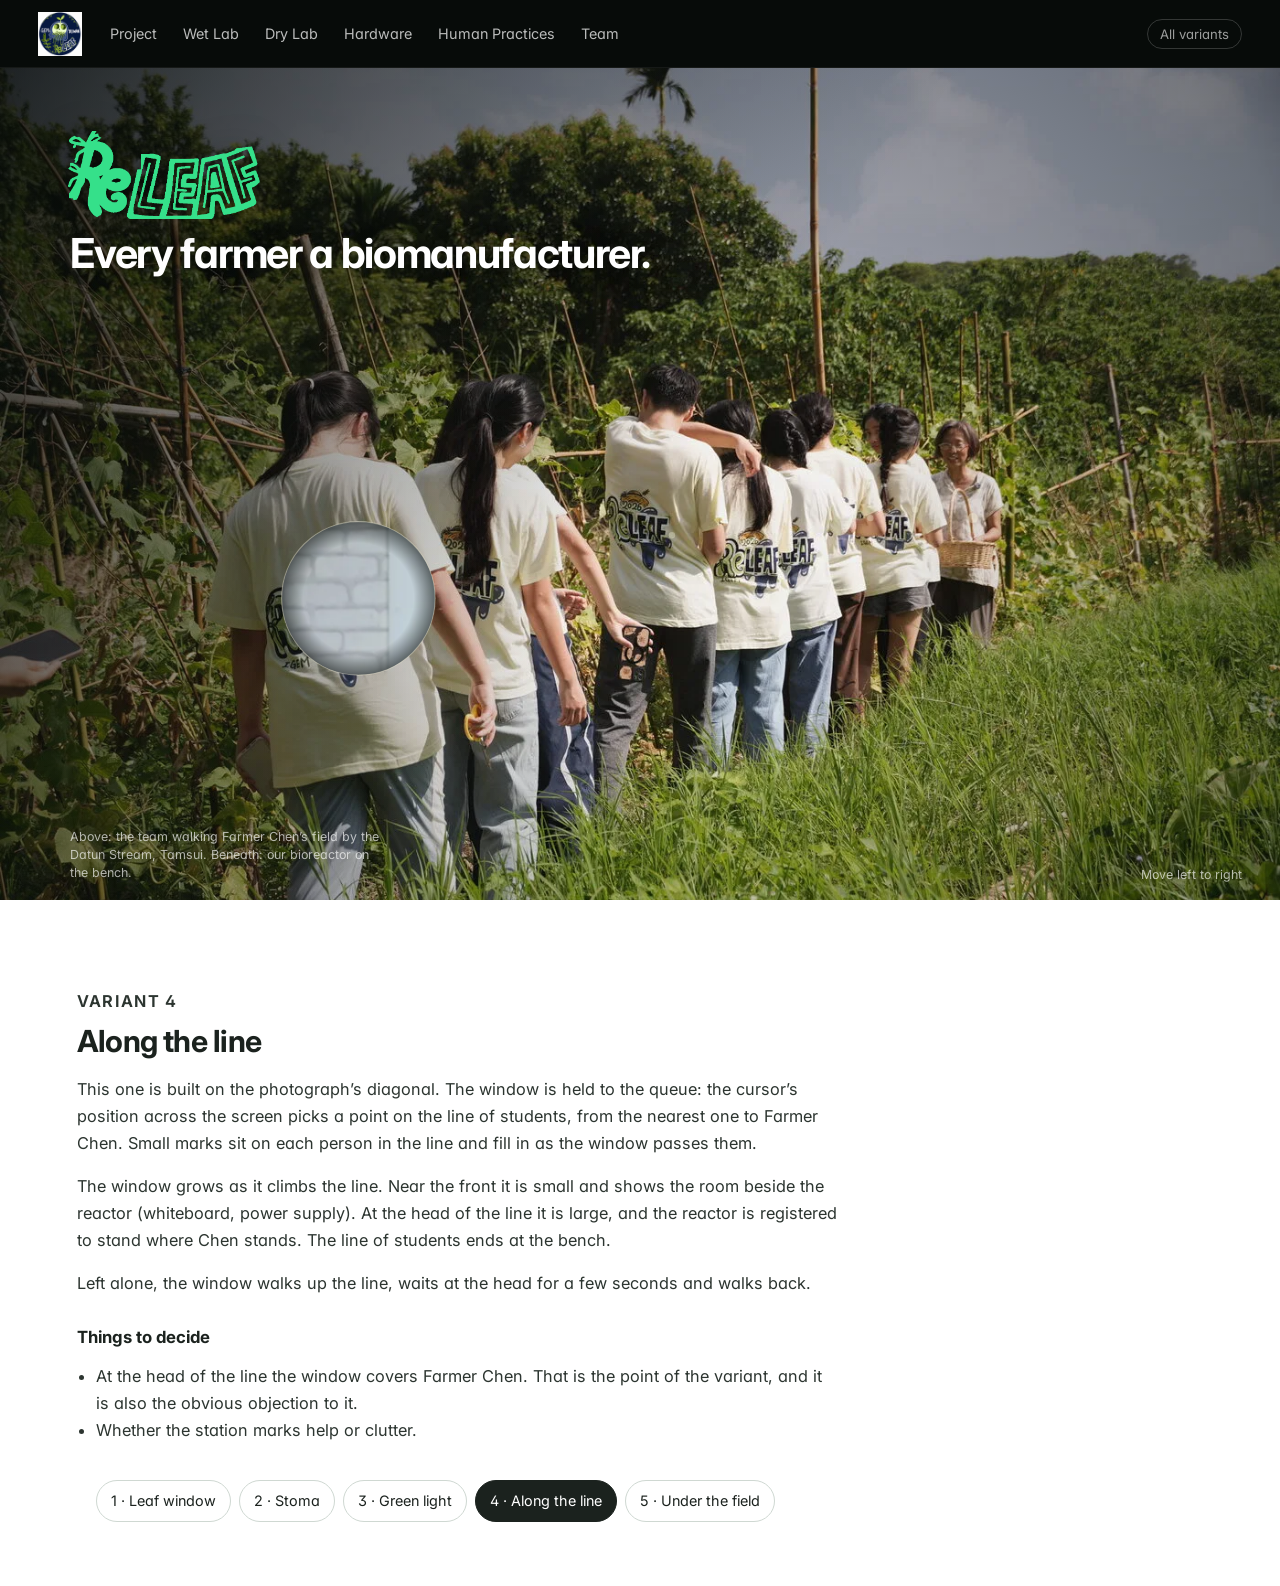
==== along-the-line/index.html @ 2cd2e0a5 "Five first-visual studies: farm on top, bench underneath Leaf window, stoma, green light, along the " ====
<!DOCTYPE html>
<html lang="en">
<head>
  <meta charset="utf-8" />
  <meta name="viewport" content="width=device-width, initial-scale=1" />
  <title>Along the line &middot; ReLeaf first visual</title>
  <meta name="description" content="ReLeaf homepage first-visual study: Along the line." />
  <link rel="icon" href="../assets/img/logo.png" />
  <link rel="preload" as="image" href="../assets/img/farm-2400.webp" />
  <link rel="stylesheet" href="../assets/css/hero.css" />
</head>
<body class="v-along-the-line">

  <div class="navstrip">
    <img class="navstrip__logo" src="../assets/img/logo.png" alt="ReLeaf" />
    <div class="navstrip__tabs" aria-hidden="true"><span>Project</span><span>Wet Lab</span><span>Dry Lab</span><span>Hardware</span><span>Human Practices</span><span>Team</span></div>
    <a class="navstrip__back" href="../">All variants</a>
  </div>

  <header class="hero" role="img" aria-label="The ReLeaf team walks in single file along a bean trellis toward Farmer Chen, who waits with a basket at the head of the line. A window in the photograph shows, beneath the field, the team's bioreactor on a lab bench.">
    <canvas></canvas>
    <div class="hero__text">
      <img class="hero__mark" src="../assets/img/wordmark.png" alt="ReLeaf" width="667" height="306" />
      <h1 class="hero__claim">Every farmer a biomanufacturer.</h1>
    </div>
    <p class="hero__caption">Above: the team walking Farmer Chen&rsquo;s field by the Datun Stream, Tamsui. Beneath: our bioreactor on the bench.</p>
    <p class="hero__hint" aria-hidden="true"><span class="mouse">Move left to right</span><span class="touch">Drag left to right</span></p>
  </header>

  <section class="notes">
    <div class="notes__inner">
      <p class="notes__kicker">Variant 4</p>
      <h2>Along the line</h2>

<p>This one is built on the photograph&rsquo;s diagonal. The window is held to the
queue: the cursor&rsquo;s position across the screen picks a point on the line of
students, from the nearest one to Farmer Chen. Small marks sit on each person in
the line and fill in as the window passes them.</p>
<p>The window grows as it climbs the line. Near the front it is small and shows the
room beside the reactor (whiteboard, power supply). At the head of the line it is
large, and the reactor is registered to stand where Chen stands. The line of
students ends at the bench.</p>
<p>Left alone, the window walks up the line, waits at the head for a few seconds
and walks back.</p>
<h3>Things to decide</h3>
<ul>
<li>At the head of the line the window covers Farmer Chen. That is the point of
the variant, and it is also the obvious objection to it.</li>
<li>Whether the station marks help or clutter.</li>
</ul>
      <ul class="switcher">
      <li><a href="../leaf-window/">1 &middot; Leaf window</a></li>
      <li><a href="../stoma/">2 &middot; Stoma</a></li>
      <li><a href="../green-light/">3 &middot; Green light</a></li>
      <li><a href="../along-the-line/" aria-current="page">4 &middot; Along the line</a></li>
      <li><a href="../under-the-field/">5 &middot; Under the field</a></li>
      </ul>
    </div>
  </section>

  <script src="../assets/js/lens-core.js"></script>
  <script src="../assets/js/v-along-the-line.js"></script>
</body>
</html>
---- assets/css/hero.css ----
/* =============================================================================
   hero.css: shared by every variant.
   The strip at the top stands in for the wiki's site nav (68px, ink) so that
   the hero below it is exactly the first window a reader gets.
   ========================================================================== */

@font-face {
  font-family: "Inter";
  font-style: normal;
  font-weight: 100 900;
  font-display: swap;
  src: url("../fonts/inter-variable.woff2") format("woff2");
}

:root {
  --ink: #070b09;
  --ink-2: #111814;
  --cream: #f3eed2;          /* the team shirts */
  --leaf-700: #23684a;
  --leaf-500: #4f9c6f;
  --leaf-200: #cfe4d8;
  --led: #6fe39a;            /* the bench's LED strip */
  --nav-h: 68px;
  --font: "Inter", -apple-system, BlinkMacSystemFont, "Segoe UI", Roboto, "Helvetica Neue", Arial, sans-serif;
}

* { box-sizing: border-box; }
html { -webkit-text-size-adjust: 100%; }
body {
  margin: 0;
  background: var(--ink);
  color: #fff;
  font-family: var(--font);
  font-feature-settings: "ss01", "cv11";
}

/* ---- stand-in nav ---------------------------------------------------------- */
.navstrip {
  position: sticky; top: 0; z-index: 50;
  height: var(--nav-h);
  display: flex; align-items: center; gap: 28px;
  padding: 0 clamp(16px, 3vw, 40px);
  background: var(--ink);
  border-bottom: 1px solid rgba(255,255,255,.06);
}
.navstrip__logo { width: 44px; height: 44px; display: block; }
.navstrip__tabs { display: flex; gap: 26px; font-size: .9rem; color: rgba(255,255,255,.72); }
.navstrip__tabs span { white-space: nowrap; }
.navstrip__back {
  margin-left: auto; font-size: .82rem; color: rgba(255,255,255,.6);
  text-decoration: none; border: 1px solid rgba(255,255,255,.18);
  padding: 6px 12px; border-radius: 999px; white-space: nowrap;
}
.navstrip__back:hover { color: #fff; border-color: rgba(255,255,255,.4); }
@media (max-width: 860px) { .navstrip__tabs { display: none; } }

/* ---- the hero ---------------------------------------------------------------- */
.hero {
  position: relative;
  height: calc(100svh - var(--nav-h));
  min-height: 480px;
  overflow: hidden;
  background: var(--ink);
  touch-action: pan-y;
  cursor: none;
}
.hero canvas {
  position: absolute; inset: 0; width: 100%; height: 100%; display: block;
  opacity: 0; transition: opacity .9s ease;
}
.hero.is-ready canvas { opacity: 1; }
@media (hover: none) { .hero { cursor: auto; } }

.hero__text {
  position: absolute; z-index: 2;
  left: clamp(20px, 5.5vw, 88px);
  top: clamp(24px, 7vh, 72px);
  pointer-events: none; user-select: none;
  max-width: min(640px, 80vw);
}
.hero__mark {
  display: block;
  width: clamp(150px, 15vw, 250px); height: auto;
  margin: 0 0 clamp(8px, 1.4vh, 16px) -2px;
  filter: drop-shadow(0 2px 18px rgba(0,0,0,.35));
}
.hero__claim {
  margin: 0;
  font-size: clamp(1.55rem, .9rem + 2.1vw, 3.1rem);
  font-weight: 700;
  line-height: 1.02;
  letter-spacing: -.032em;
  text-shadow: 0 2px 24px rgba(0,0,0,.45);
}

.hero__caption {
  position: absolute; z-index: 2;
  left: clamp(20px, 5.5vw, 88px); bottom: 18px;
  margin: 0; max-width: 40ch;
  font-size: .78rem; line-height: 1.45; color: rgba(255,255,255,.66);
  pointer-events: none;
}
.hero__hint {
  position: absolute; z-index: 2;
  right: clamp(20px, 3vw, 40px); bottom: 18px;
  margin: 0; font-size: .78rem; color: rgba(255,255,255,.66);
  pointer-events: none;
  transition: opacity .6s ease;
}
.hero__hint.is-gone { opacity: 0; }
.hero__hint .touch { display: none; }
@media (hover: none) { .hero__hint .mouse { display: none; } .hero__hint .touch { display: inline; } }

.sr-only {
  position: absolute; width: 1px; height: 1px; padding: 0; margin: -1px;
  overflow: hidden; clip: rect(0 0 0 0); white-space: nowrap; border: 0;
}

/* ---- below the fold: notes on the variant, not part of the design ---------- */
.notes {
  background: #fff; color: #1b221e;
  padding: clamp(40px, 7vw, 88px) clamp(20px, 6vw, 96px) 64px;
}
.notes__inner { max-width: 760px; }
.notes__kicker { font-size: .78rem; letter-spacing: .08em; text-transform: uppercase; color: var(--leaf-700); font-weight: 650; margin: 0 0 10px; }
.notes h2 { font-size: 1.9rem; letter-spacing: -.025em; line-height: 1.1; margin: 0 0 18px; }
.notes h3 { font-size: 1.05rem; margin: 30px 0 8px; }
.notes p, .notes li { font-size: 1.02rem; line-height: 1.65; color: #2c3530; }
.notes ul { padding-left: 1.2em; }
.notes code { font-size: .9em; background: #f1f4f2; padding: 1px 5px; border-radius: 4px; }
.switcher {
  display: flex; flex-wrap: wrap; gap: 8px;
  margin: 36px 0 0; padding: 0; list-style: none;
}
.switcher a {
  display: inline-block; padding: 8px 14px; border-radius: 999px;
  border: 1px solid #cfd8d2; color: #1b221e; text-decoration: none; font-size: .9rem;
}
.switcher a:hover { border-color: var(--leaf-700); color: var(--leaf-700); }
.switcher a[aria-current] { background: #1b221e; color: #fff; border-color: #1b221e; }

/* ---- variant 2: the pale ground ------------------------------------------- */
.v-stoma .hero { background: #f6f4ea; }
.v-stoma .hero__claim { color: #0f1a14; text-shadow: none; }
.v-stoma .hero__mark { filter: none; }
.v-stoma .hero__caption, .v-stoma .hero__hint { color: rgba(15,26,20,.72); }

/* ---- variant 5: the resting band of bench runs along the bottom ----------- */
.v-under-the-field .hero__caption,
.v-under-the-field .hero__hint { bottom: calc(5.5% + 16px); }
@media (max-width: 520px) {
  .hero__caption { max-width: 58%; }
}
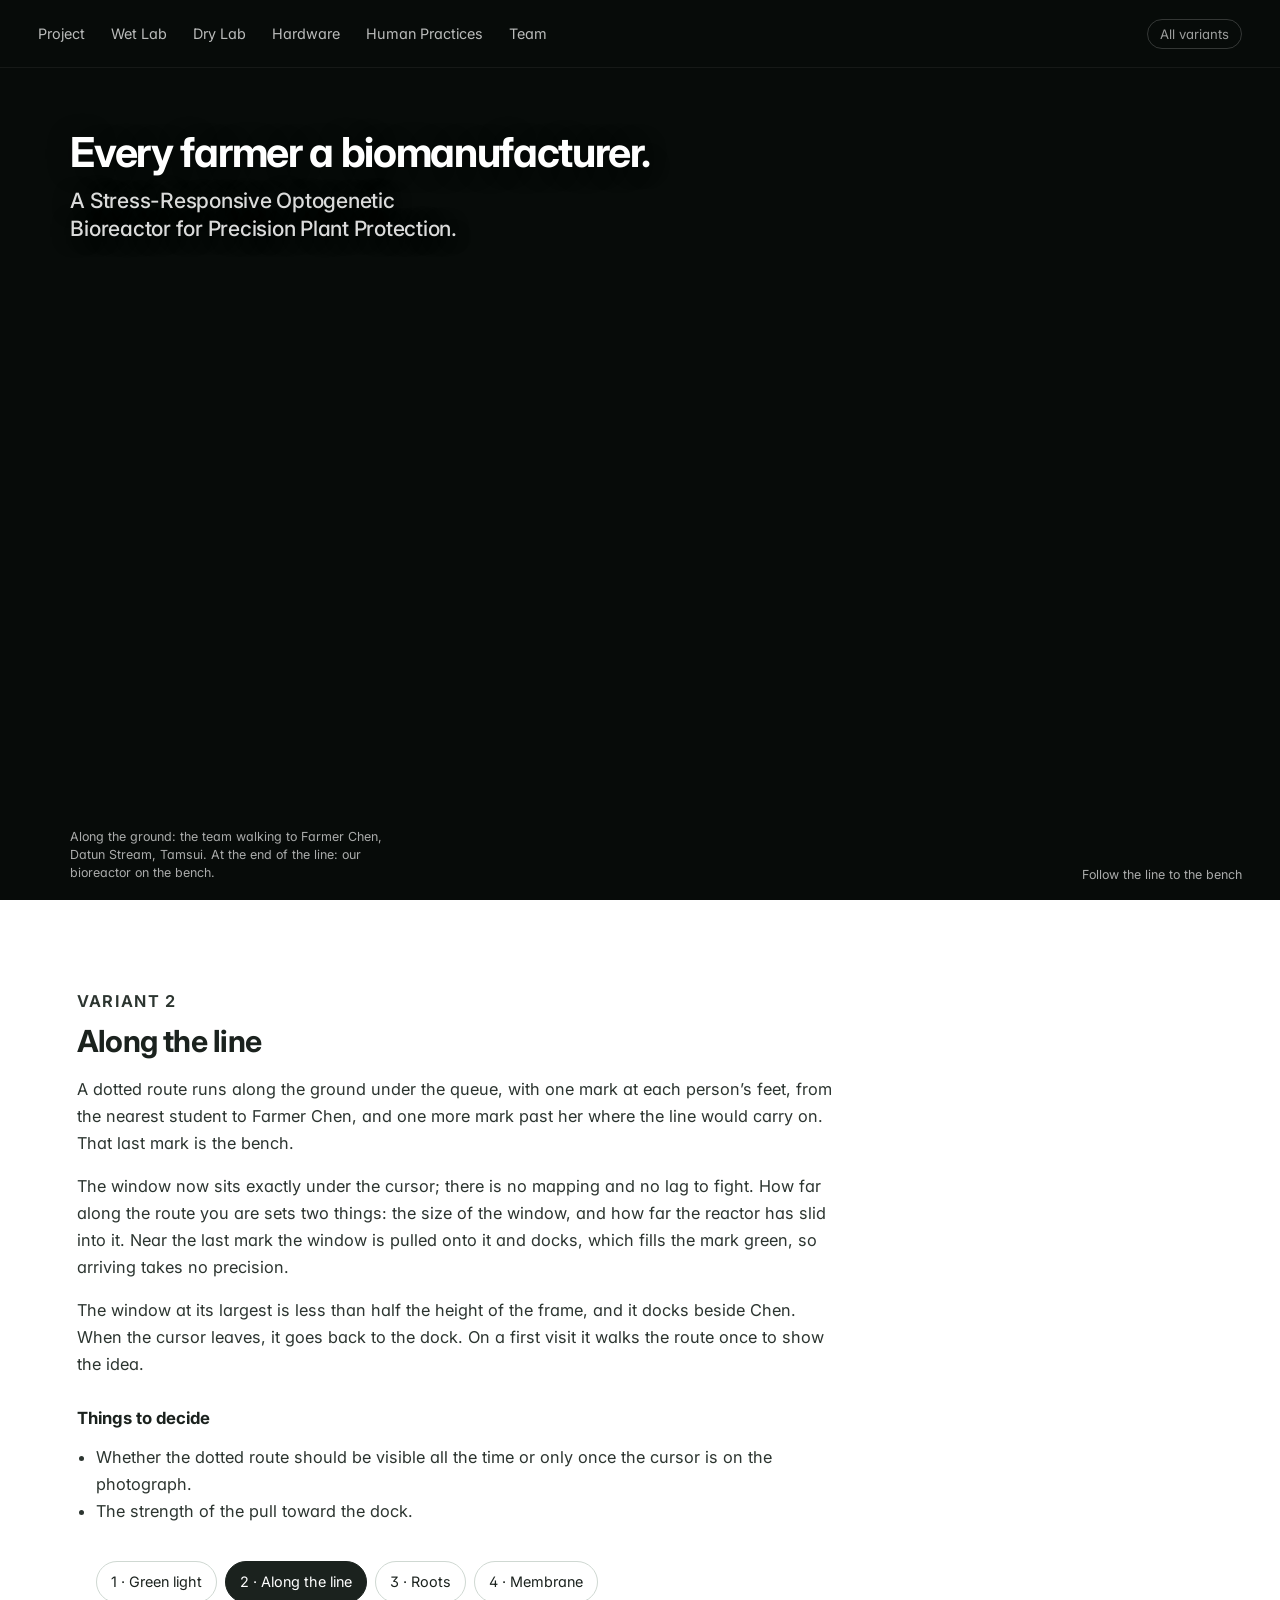
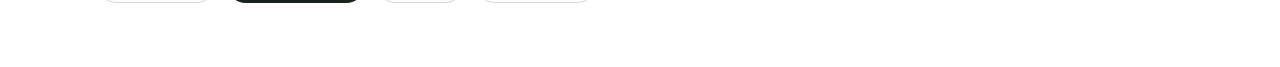
==== commit 4f3ebaf6: "Round two: four variants, slogan and project line in the hero Leaf window and Stoma removed. Green l" ====
--- a/along-the-line/index.html
+++ b/along-the-line/index.html
@@ -6,13 +6,11 @@
   <title>Along the line &middot; ReLeaf first visual</title>
   <meta name="description" content="ReLeaf homepage first-visual study: Along the line." />
   <link rel="icon" href="../assets/img/logo.png" />
-  <link rel="preload" as="image" href="../assets/img/farm-2400.webp" />
   <link rel="stylesheet" href="../assets/css/hero.css" />
 </head>
 <body class="v-along-the-line">
 
   <div class="navstrip">
-    <img class="navstrip__logo" src="../assets/img/logo.png" alt="ReLeaf" />
     <div class="navstrip__tabs" aria-hidden="true"><span>Project</span><span>Wet Lab</span><span>Dry Lab</span><span>Hardware</span><span>Human Practices</span><span>Team</span></div>
     <a class="navstrip__back" href="../">All variants</a>
   </div>
@@ -20,40 +18,39 @@
   <header class="hero" role="img" aria-label="The ReLeaf team walks in single file along a bean trellis toward Farmer Chen, who waits with a basket at the head of the line. A window in the photograph shows, beneath the field, the team's bioreactor on a lab bench.">
     <canvas></canvas>
     <div class="hero__text">
-      <img class="hero__mark" src="../assets/img/wordmark.png" alt="ReLeaf" width="667" height="306" />
       <h1 class="hero__claim">Every farmer a biomanufacturer.</h1>
+      <p class="hero__line">A Stress-Responsive Optogenetic Bioreactor for Precision Plant Protection.</p>
     </div>
-    <p class="hero__caption">Above: the team walking Farmer Chen&rsquo;s field by the Datun Stream, Tamsui. Beneath: our bioreactor on the bench.</p>
-    <p class="hero__hint" aria-hidden="true"><span class="mouse">Move left to right</span><span class="touch">Drag left to right</span></p>
+    <p class="hero__caption">Along the ground: the team walking to Farmer Chen, Datun Stream, Tamsui. At the end of the line: our bioreactor on the bench.</p>
+    <p class="hero__hint" aria-hidden="true"><span class="mouse">Follow the line to the bench</span><span class="touch">Drag along the line</span></p>
   </header>
 
   <section class="notes">
     <div class="notes__inner">
-      <p class="notes__kicker">Variant 4</p>
+      <p class="notes__kicker">Variant 2</p>
       <h2>Along the line</h2>
 
-<p>This one is built on the photograph&rsquo;s diagonal. The window is held to the
-queue: the cursor&rsquo;s position across the screen picks a point on the line of
-students, from the nearest one to Farmer Chen. Small marks sit on each person in
-the line and fill in as the window passes them.</p>
-<p>The window grows as it climbs the line. Near the front it is small and shows the
-room beside the reactor (whiteboard, power supply). At the head of the line it is
-large, and the reactor is registered to stand where Chen stands. The line of
-students ends at the bench.</p>
-<p>Left alone, the window walks up the line, waits at the head for a few seconds
-and walks back.</p>
+<p>A dotted route runs along the ground under the queue, with one mark at each
+person&rsquo;s feet, from the nearest student to Farmer Chen, and one more mark past
+her where the line would carry on. That last mark is the bench.</p>
+<p>The window now sits exactly under the cursor; there is no mapping and no lag to
+fight. How far along the route you are sets two things: the size of the window,
+and how far the reactor has slid into it. Near the last mark the window is pulled
+onto it and docks, which fills the mark green, so arriving takes no precision.</p>
+<p>The window at its largest is less than half the height of the frame, and it
+docks beside Chen. When the cursor leaves, it goes back to the dock. On a first
+visit it walks the route once to show the idea.</p>
 <h3>Things to decide</h3>
 <ul>
-<li>At the head of the line the window covers Farmer Chen. That is the point of
-the variant, and it is also the obvious objection to it.</li>
-<li>Whether the station marks help or clutter.</li>
+<li>Whether the dotted route should be visible all the time or only once the
+cursor is on the photograph.</li>
+<li>The strength of the pull toward the dock.</li>
 </ul>
       <ul class="switcher">
-      <li><a href="../leaf-window/">1 &middot; Leaf window</a></li>
-      <li><a href="../stoma/">2 &middot; Stoma</a></li>
-      <li><a href="../green-light/">3 &middot; Green light</a></li>
-      <li><a href="../along-the-line/" aria-current="page">4 &middot; Along the line</a></li>
-      <li><a href="../under-the-field/">5 &middot; Under the field</a></li>
+      <li><a href="../green-light/">1 &middot; Green light</a></li>
+      <li><a href="../along-the-line/" aria-current="page">2 &middot; Along the line</a></li>
+      <li><a href="../roots/">3 &middot; Roots</a></li>
+      <li><a href="../membrane/">4 &middot; Membrane</a></li>
       </ul>
     </div>
   </section>
--- a/assets/css/hero.css
+++ b/assets/css/hero.css
@@ -78,12 +78,6 @@
   pointer-events: none; user-select: none;
   max-width: min(640px, 80vw);
 }
-.hero__mark {
-  display: block;
-  width: clamp(150px, 15vw, 250px); height: auto;
-  margin: 0 0 clamp(8px, 1.4vh, 16px) -2px;
-  filter: drop-shadow(0 2px 18px rgba(0,0,0,.35));
-}
 .hero__claim {
   margin: 0;
   font-size: clamp(1.55rem, .9rem + 2.1vw, 3.1rem);
@@ -91,6 +85,16 @@
   line-height: 1.02;
   letter-spacing: -.032em;
   text-shadow: 0 2px 24px rgba(0,0,0,.45);
+}
+.hero__line {
+  margin: clamp(10px, 1.6vh, 18px) 0 0;
+  max-width: 30ch;
+  font-size: clamp(1rem, .82rem + .62vw, 1.4rem);
+  font-weight: 500;
+  line-height: 1.3;
+  letter-spacing: -.012em;
+  color: rgba(255,255,255,.86);
+  text-shadow: 0 2px 18px rgba(0,0,0,.5);
 }
 
 .hero__caption {
@@ -139,15 +143,7 @@
 .switcher a:hover { border-color: var(--leaf-700); color: var(--leaf-700); }
 .switcher a[aria-current] { background: #1b221e; color: #fff; border-color: #1b221e; }
 
-/* ---- variant 2: the pale ground ------------------------------------------- */
-.v-stoma .hero { background: #f6f4ea; }
-.v-stoma .hero__claim { color: #0f1a14; text-shadow: none; }
-.v-stoma .hero__mark { filter: none; }
-.v-stoma .hero__caption, .v-stoma .hero__hint { color: rgba(15,26,20,.72); }
-
-/* ---- variant 5: the resting band of bench runs along the bottom ----------- */
-.v-under-the-field .hero__caption,
-.v-under-the-field .hero__hint { bottom: calc(5.5% + 16px); }
 @media (max-width: 520px) {
-  .hero__caption { max-width: 58%; }
+  .hero__caption { max-width: none; right: 20px; }
+  .hero__hint { display: none; }
 }
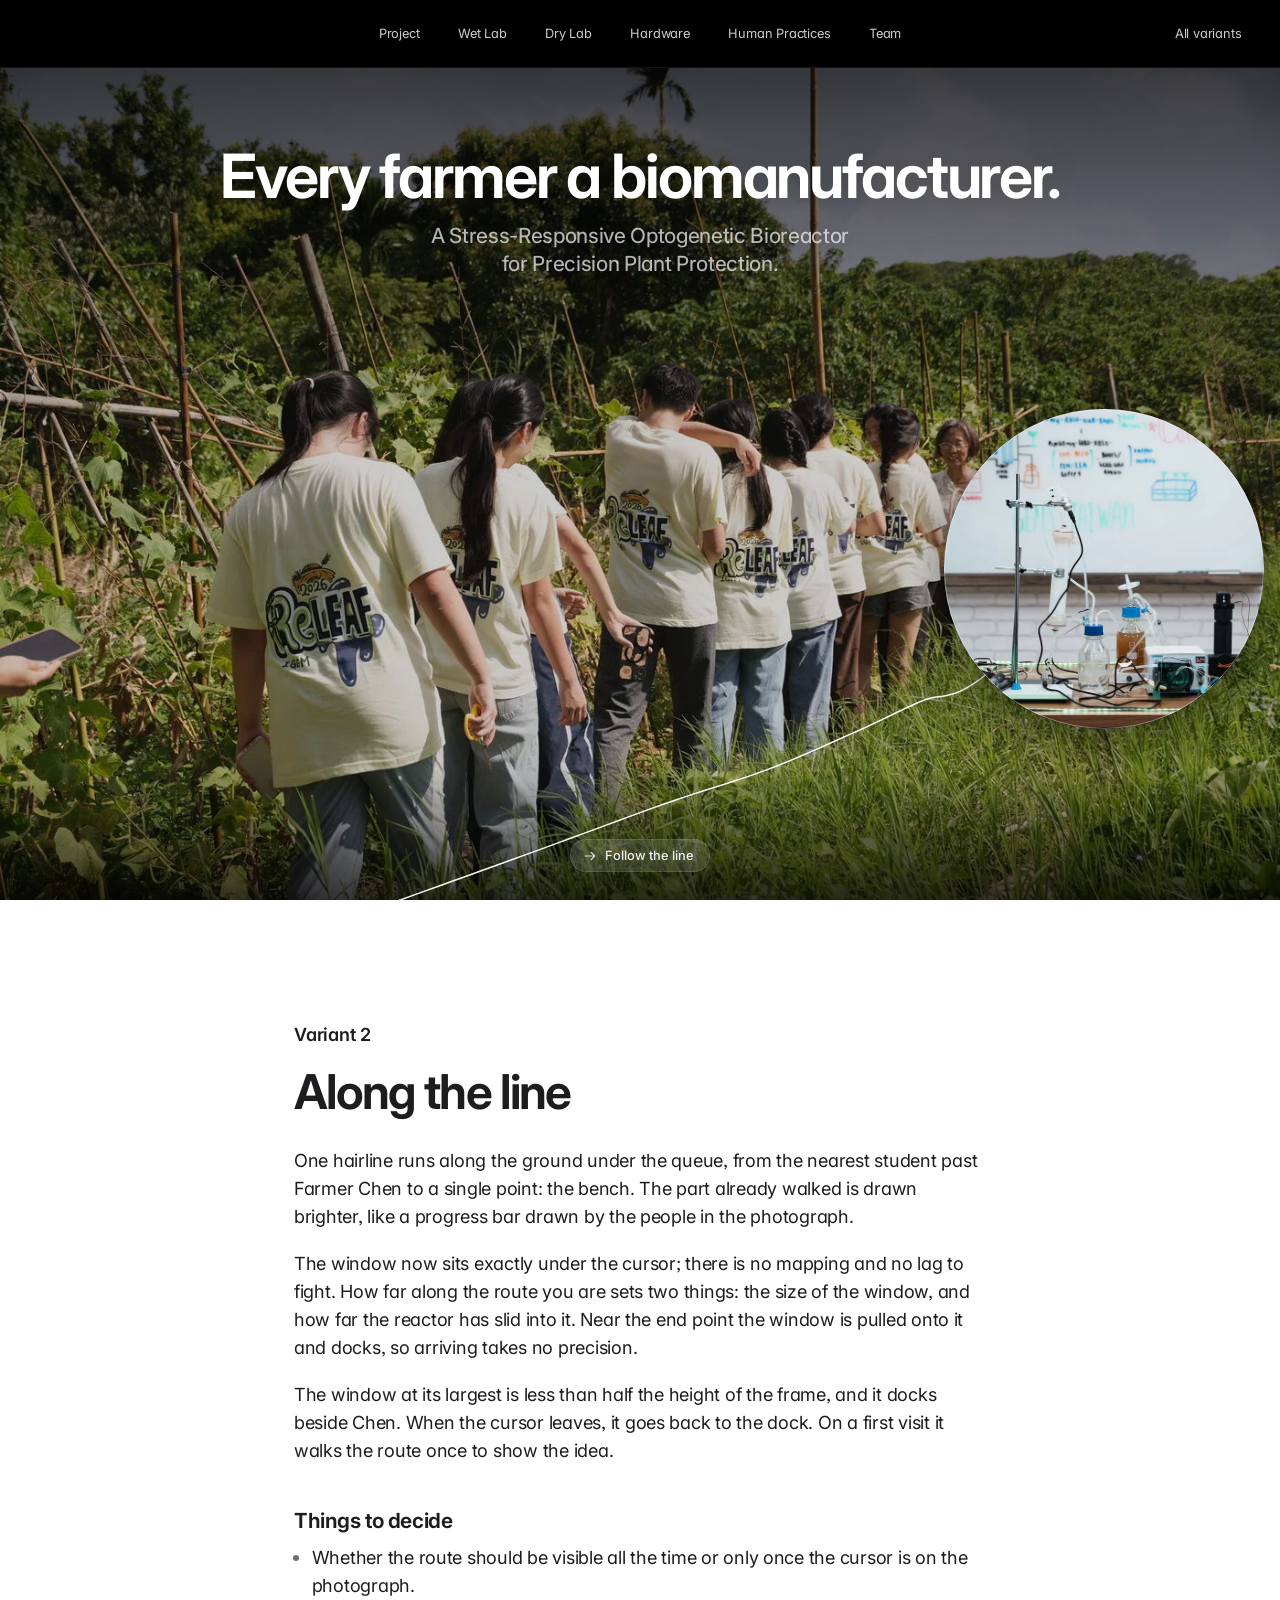
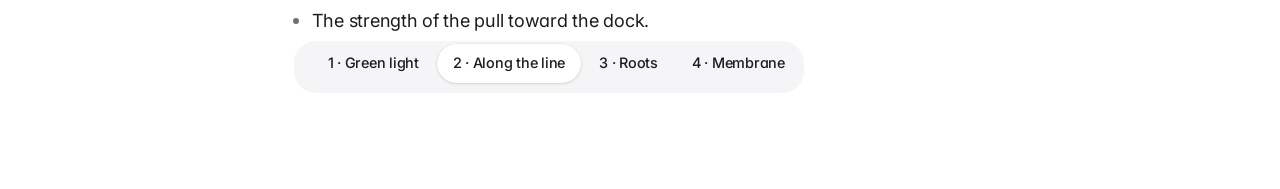
==== commit 4c96965c: "Round three: clean pass on all four variants Centred headline and project line with a staged fade-in" ====
--- a/along-the-line/index.html
+++ b/along-the-line/index.html
@@ -21,8 +21,7 @@
       <h1 class="hero__claim">Every farmer a biomanufacturer.</h1>
       <p class="hero__line">A Stress-Responsive Optogenetic Bioreactor for Precision Plant Protection.</p>
     </div>
-    <p class="hero__caption">Along the ground: the team walking to Farmer Chen, Datun Stream, Tamsui. At the end of the line: our bioreactor on the bench.</p>
-    <p class="hero__hint" aria-hidden="true"><span class="mouse">Follow the line to the bench</span><span class="touch">Drag along the line</span></p>
+    <p class="hero__pill" aria-hidden="true"><span class="pill"><svg viewBox="0 0 16 16" fill="none" stroke="currentColor" stroke-width="1.4" stroke-linecap="round" stroke-linejoin="round"><path d="M2.5 8h11M9.5 4l4 4-4 4"/></svg><span class="mouse">Follow the line</span><span class="touch">Drag along the line</span></span></p>
   </header>
 
   <section class="notes">
@@ -30,20 +29,20 @@
       <p class="notes__kicker">Variant 2</p>
       <h2>Along the line</h2>
 
-<p>A dotted route runs along the ground under the queue, with one mark at each
-person&rsquo;s feet, from the nearest student to Farmer Chen, and one more mark past
-her where the line would carry on. That last mark is the bench.</p>
+<p>One hairline runs along the ground under the queue, from the nearest student
+past Farmer Chen to a single point: the bench. The part already walked is drawn
+brighter, like a progress bar drawn by the people in the photograph.</p>
 <p>The window now sits exactly under the cursor; there is no mapping and no lag to
 fight. How far along the route you are sets two things: the size of the window,
-and how far the reactor has slid into it. Near the last mark the window is pulled
-onto it and docks, which fills the mark green, so arriving takes no precision.</p>
+and how far the reactor has slid into it. Near the end point the window is pulled
+onto it and docks, so arriving takes no precision.</p>
 <p>The window at its largest is less than half the height of the frame, and it
 docks beside Chen. When the cursor leaves, it goes back to the dock. On a first
 visit it walks the route once to show the idea.</p>
 <h3>Things to decide</h3>
 <ul>
-<li>Whether the dotted route should be visible all the time or only once the
-cursor is on the photograph.</li>
+<li>Whether the route should be visible all the time or only once the cursor is
+on the photograph.</li>
 <li>The strength of the pull toward the dock.</li>
 </ul>
       <ul class="switcher">
--- a/assets/css/hero.css
+++ b/assets/css/hero.css
@@ -1,7 +1,8 @@
 /* =============================================================================
    hero.css: shared by every variant.
-   The strip at the top stands in for the wiki's site nav (68px, ink) so that
-   the hero below it is exactly the first window a reader gets.
+   One idea per screen, type that does the work, and nothing on the photograph
+   that is not the photograph, the headline, or the one control. Black ground,
+   white type, hairlines at 1px, green used once, as the accent.
    ========================================================================== */
 
 @font-face {
@@ -13,137 +14,167 @@
 }
 
 :root {
-  --ink: #070b09;
-  --ink-2: #111814;
-  --cream: #f3eed2;          /* the team shirts */
-  --leaf-700: #23684a;
-  --leaf-500: #4f9c6f;
-  --leaf-200: #cfe4d8;
-  --led: #6fe39a;            /* the bench's LED strip */
+  --black: #000;
+  --white: #fff;
+  --text: #f5f5f7;
+  --text-2: rgba(245,245,247,.72);
+  --ink: #1d1d1f;
+  --ink-2: #6e6e73;
+  --accent: #34c759;
+  --link: #23684a;
   --nav-h: 68px;
-  --font: "Inter", -apple-system, BlinkMacSystemFont, "Segoe UI", Roboto, "Helvetica Neue", Arial, sans-serif;
+  --font: "Inter", -apple-system, BlinkMacSystemFont, "SF Pro Display", "Helvetica Neue", Arial, sans-serif;
+  --ease: cubic-bezier(.28,.11,.32,1);
 }
 
 * { box-sizing: border-box; }
-html { -webkit-text-size-adjust: 100%; }
+html { -webkit-text-size-adjust: 100%; -webkit-font-smoothing: antialiased; -moz-osx-font-smoothing: grayscale; }
 body {
   margin: 0;
-  background: var(--ink);
-  color: #fff;
+  background: var(--black);
+  color: var(--text);
   font-family: var(--font);
-  font-feature-settings: "ss01", "cv11";
+  font-feature-settings: "cv11", "ss03";
+  letter-spacing: -.011em;
 }
 
-/* ---- stand-in nav ---------------------------------------------------------- */
+/* ---- stand-in nav: quiet, translucent ---------------------------------- */
 .navstrip {
   position: sticky; top: 0; z-index: 50;
   height: var(--nav-h);
-  display: flex; align-items: center; gap: 28px;
+  display: flex; align-items: center; justify-content: center;
   padding: 0 clamp(16px, 3vw, 40px);
-  background: var(--ink);
-  border-bottom: 1px solid rgba(255,255,255,.06);
+  background: rgba(0,0,0,.78);
+  -webkit-backdrop-filter: saturate(180%) blur(20px);
+  backdrop-filter: saturate(180%) blur(20px);
+  border-bottom: 1px solid rgba(255,255,255,.08);
 }
-.navstrip__logo { width: 44px; height: 44px; display: block; }
-.navstrip__tabs { display: flex; gap: 26px; font-size: .9rem; color: rgba(255,255,255,.72); }
+.navstrip__tabs { display: flex; gap: clamp(20px, 3vw, 40px); font-size: .8rem; color: rgba(255,255,255,.8); }
 .navstrip__tabs span { white-space: nowrap; }
 .navstrip__back {
-  margin-left: auto; font-size: .82rem; color: rgba(255,255,255,.6);
-  text-decoration: none; border: 1px solid rgba(255,255,255,.18);
-  padding: 6px 12px; border-radius: 999px; white-space: nowrap;
+  position: absolute; right: clamp(16px, 3vw, 40px);
+  font-size: .8rem; color: rgba(255,255,255,.8); text-decoration: none;
 }
-.navstrip__back:hover { color: #fff; border-color: rgba(255,255,255,.4); }
+.navstrip__back:hover { color: #fff; }
 @media (max-width: 860px) { .navstrip__tabs { display: none; } }
 
-/* ---- the hero ---------------------------------------------------------------- */
+/* ---- the hero ------------------------------------------------------------ */
 .hero {
   position: relative;
   height: calc(100svh - var(--nav-h));
-  min-height: 480px;
+  min-height: 520px;
   overflow: hidden;
-  background: var(--ink);
+  background: var(--black);
   touch-action: pan-y;
   cursor: none;
 }
+@media (hover: none) { .hero { cursor: auto; } }
 .hero canvas {
   position: absolute; inset: 0; width: 100%; height: 100%; display: block;
-  opacity: 0; transition: opacity .9s ease;
+  opacity: 0; transition: opacity 1.2s var(--ease);
 }
 .hero.is-ready canvas { opacity: 1; }
-@media (hover: none) { .hero { cursor: auto; } }
 
 .hero__text {
   position: absolute; z-index: 2;
-  left: clamp(20px, 5.5vw, 88px);
-  top: clamp(24px, 7vh, 72px);
+  left: 50%; top: clamp(36px, 8.5vh, 88px);
+  width: min(92vw, 980px);
+  transform: translateX(-50%);
+  text-align: center;
   pointer-events: none; user-select: none;
-  max-width: min(640px, 80vw);
+  transition: opacity .5s var(--ease);
 }
 .hero__claim {
   margin: 0;
-  font-size: clamp(1.55rem, .9rem + 2.1vw, 3.1rem);
-  font-weight: 700;
-  line-height: 1.02;
-  letter-spacing: -.032em;
-  text-shadow: 0 2px 24px rgba(0,0,0,.45);
+  font-size: clamp(2.1rem, 1.1rem + 3.4vw, 4.4rem);
+  font-weight: 650;
+  line-height: 1.04;
+  letter-spacing: -.035em;
+  font-variation-settings: "opsz" 32;
+  color: var(--white);
+  text-shadow: 0 1px 30px rgba(0,0,0,.25);
 }
 .hero__line {
-  margin: clamp(10px, 1.6vh, 18px) 0 0;
-  max-width: 30ch;
-  font-size: clamp(1rem, .82rem + .62vw, 1.4rem);
-  font-weight: 500;
-  line-height: 1.3;
-  letter-spacing: -.012em;
-  color: rgba(255,255,255,.86);
-  text-shadow: 0 2px 18px rgba(0,0,0,.5);
+  margin: clamp(10px, 1.6vh, 16px) auto 0;
+  max-width: 34ch;
+  font-size: clamp(1.02rem, .86rem + .55vw, 1.4rem);
+  font-weight: 450;
+  line-height: 1.32;
+  letter-spacing: -.016em;
+  color: var(--text-2);
+  text-shadow: 0 1px 20px rgba(0,0,0,.35);
 }
 
-.hero__caption {
-  position: absolute; z-index: 2;
-  left: clamp(20px, 5.5vw, 88px); bottom: 18px;
-  margin: 0; max-width: 40ch;
-  font-size: .78rem; line-height: 1.45; color: rgba(255,255,255,.66);
+/* the entrance: up, in, and into focus, one line after the other */
+@keyframes rise {
+  from { opacity: 0; transform: translateY(14px); filter: blur(8px); }
+  to   { opacity: 1; transform: none; filter: none; }
+}
+.hero__claim, .hero__line, .hero__pill { opacity: 0; }
+.hero.is-ready .hero__claim { animation: rise 1.1s var(--ease) .15s forwards; }
+.hero.is-ready .hero__line  { animation: rise 1.1s var(--ease) .35s forwards; }
+.hero.is-ready .hero__pill  { animation: rise 1s var(--ease) 1.4s forwards; }
+@media (prefers-reduced-motion: reduce) {
+  .hero.is-ready .hero__claim, .hero.is-ready .hero__line, .hero.is-ready .hero__pill { animation: none; opacity: 1; }
+}
+
+/* the one control: a frosted pill at the bottom, gone after first use */
+.hero__pill {
+  position: absolute; z-index: 3; left: 0; right: 0; bottom: 28px;
+  margin: 0;
+  display: flex; justify-content: center;
   pointer-events: none;
 }
-.hero__hint {
-  position: absolute; z-index: 2;
-  right: clamp(20px, 3vw, 40px); bottom: 18px;
-  margin: 0; font-size: .78rem; color: rgba(255,255,255,.66);
-  pointer-events: none;
-  transition: opacity .6s ease;
+.hero__pill span.pill {
+  display: inline-flex; align-items: center; gap: 8px;
+  padding: 9px 16px 9px 13px;
+  border-radius: 980px;
+  background: rgba(255,255,255,.12);
+  -webkit-backdrop-filter: saturate(180%) blur(20px);
+  backdrop-filter: saturate(180%) blur(20px);
+  box-shadow: inset 0 0 0 .5px rgba(255,255,255,.22);
+  font-size: .8rem; font-weight: 500; letter-spacing: -.005em;
+  color: rgba(255,255,255,.92);
+  white-space: nowrap;
 }
-.hero__hint.is-gone { opacity: 0; }
-.hero__hint .touch { display: none; }
-@media (hover: none) { .hero__hint .mouse { display: none; } .hero__hint .touch { display: inline; } }
+.hero__pill svg { width: 14px; height: 14px; flex: none; opacity: .9; }
+.hero__pill.is-gone { animation: none !important; opacity: 0 !important; transition: opacity .6s var(--ease); }
+.hero__pill .touch { display: none; }
+@media (hover: none) { .hero__pill .mouse { display: none; } .hero__pill .touch { display: inline; } }
 
 .sr-only {
   position: absolute; width: 1px; height: 1px; padding: 0; margin: -1px;
   overflow: hidden; clip: rect(0 0 0 0); white-space: nowrap; border: 0;
 }
 
-/* ---- below the fold: notes on the variant, not part of the design ---------- */
+/* ---- below the fold: notes on the variant, not part of the design ------- */
 .notes {
-  background: #fff; color: #1b221e;
-  padding: clamp(40px, 7vw, 88px) clamp(20px, 6vw, 96px) 64px;
+  background: #fff; color: var(--ink);
+  padding: clamp(64px, 10vw, 120px) 22px 96px;
+  letter-spacing: -.016em;
 }
-.notes__inner { max-width: 760px; }
-.notes__kicker { font-size: .78rem; letter-spacing: .08em; text-transform: uppercase; color: var(--leaf-700); font-weight: 650; margin: 0 0 10px; }
-.notes h2 { font-size: 1.9rem; letter-spacing: -.025em; line-height: 1.1; margin: 0 0 18px; }
-.notes h3 { font-size: 1.05rem; margin: 30px 0 8px; }
-.notes p, .notes li { font-size: 1.02rem; line-height: 1.65; color: #2c3530; }
-.notes ul { padding-left: 1.2em; }
-.notes code { font-size: .9em; background: #f1f4f2; padding: 1px 5px; border-radius: 4px; }
+.notes__inner { max-width: 692px; margin: 0 auto; }
+.notes__kicker { font-size: 1.05rem; font-weight: 600; color: var(--ink-2); margin: 0 0 8px; letter-spacing: -.01em; }
+.notes h2 { font-size: clamp(2.2rem, 1.6rem + 2vw, 3rem); font-weight: 650; letter-spacing: -.035em; line-height: 1.06; margin: 0 0 28px; }
+.notes h3 { font-size: 1.3rem; font-weight: 650; letter-spacing: -.02em; margin: 44px 0 10px; }
+.notes p, .notes li { font-size: 1.13rem; line-height: 1.55; color: var(--ink); }
+.notes p { margin: 0 0 1.05em; }
+.notes ul { padding-left: 1.1em; margin: 0; }
+.notes li { margin-bottom: .4em; }
+.notes li::marker { color: var(--ink-2); }
+
 .switcher {
-  display: flex; flex-wrap: wrap; gap: 8px;
-  margin: 36px 0 0; padding: 0; list-style: none;
+  display: inline-flex; flex-wrap: wrap; gap: 2px;
+  margin: 56px 0 0; padding: 3px; list-style: none;
+  background: #f5f5f7; border-radius: 22px;
 }
 .switcher a {
-  display: inline-block; padding: 8px 14px; border-radius: 999px;
-  border: 1px solid #cfd8d2; color: #1b221e; text-decoration: none; font-size: .9rem;
+  display: inline-block; padding: 8px 16px; border-radius: 980px;
+  color: var(--ink); text-decoration: none; font-size: .9rem; font-weight: 500;
+  transition: background .2s var(--ease);
 }
-.switcher a:hover { border-color: var(--leaf-700); color: var(--leaf-700); }
-.switcher a[aria-current] { background: #1b221e; color: #fff; border-color: #1b221e; }
+.switcher a:hover { background: rgba(0,0,0,.05); }
+.switcher a[aria-current] { background: #fff; box-shadow: 0 1px 3px rgba(0,0,0,.12), 0 0 0 .5px rgba(0,0,0,.06); }
 
-@media (max-width: 520px) {
-  .hero__caption { max-width: none; right: 20px; }
-  .hero__hint { display: none; }
-}
+/* ?still= renders (thumbnails) skip the entrance */
+.hero.is-still .hero__claim, .hero.is-still .hero__line { animation: none; opacity: 1; }
